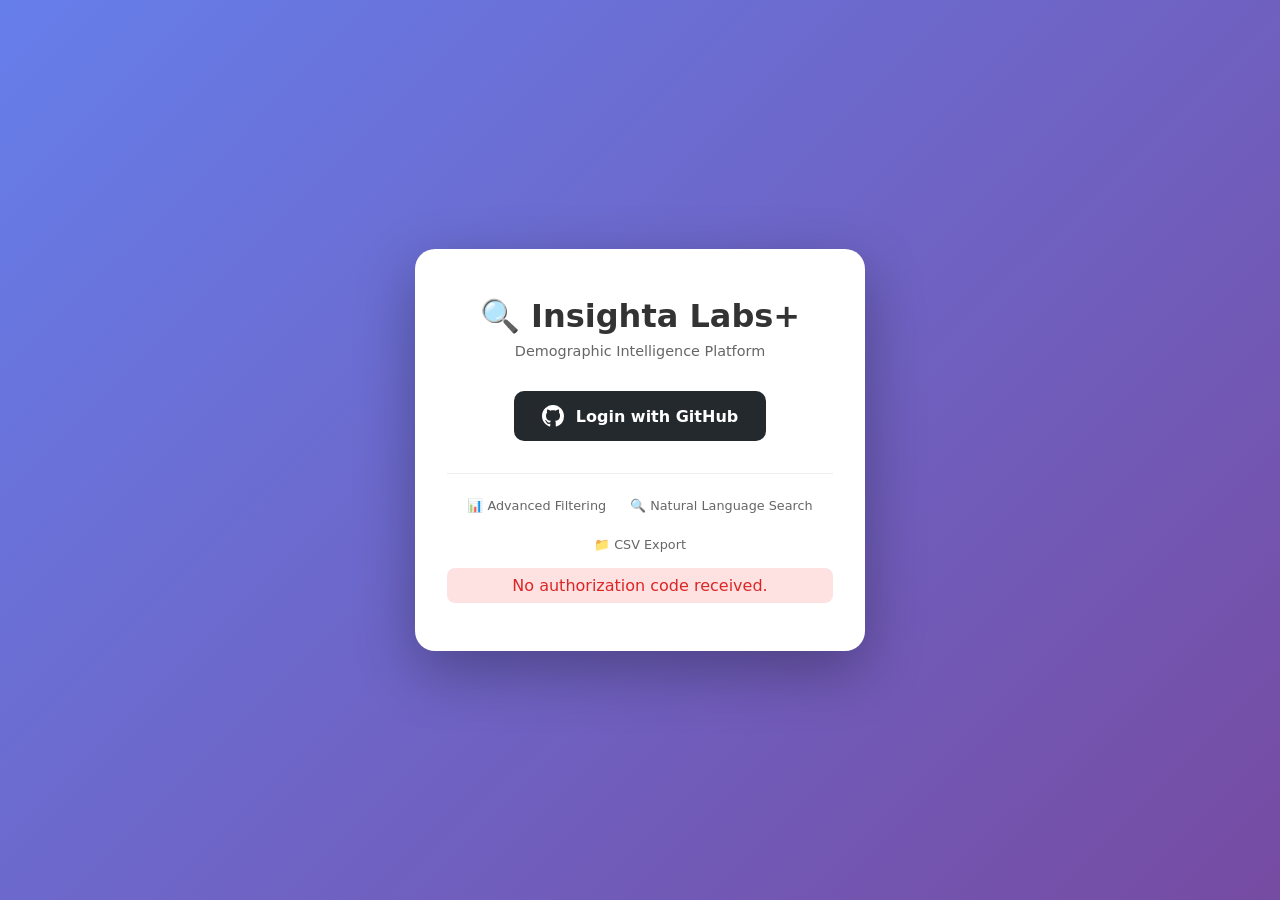
==== callback.html @ 2f7a275a "." ====
<!DOCTYPE html>
<html lang="en">
<head>
    <meta charset="UTF-8">
    <meta name="viewport" content="width=device-width, initial-scale=1.0">
    <title>Logging in...</title>
    <style>
        body {
            font-family: system-ui, sans-serif;
            display: flex;
            justify-content: center;
            align-items: center;
            min-height: 100vh;
            background: linear-gradient(135deg, #667eea 0%, #764ba2 100%);
            margin: 0;
        }
        .container {
            text-align: center;
            color: white;
        }
        .spinner {
            width: 50px;
            height: 50px;
            border: 4px solid rgba(255,255,255,0.3);
            border-top-color: white;
            border-radius: 50%;
            animation: spin 1s linear infinite;
            margin: 20px auto;
        }
        @keyframes spin {
            to { transform: rotate(360deg); }
        }
    </style>
</head>
<body>
    <div class="container">
        <div class="spinner"></div>
        <h2>Logging you in...</h2>
        <p>Please wait while we complete authentication.</p>
    </div>
    
    <script src="js/config.js"></script>
    <script>
        // Get the code from URL
        const urlParams = new URLSearchParams(window.location.search);
        const code = urlParams.get('code');
        const error = urlParams.get('error');
        
        if (error) {
            console.error('GitHub error:', error);
            window.location.href = '/index.html?error=login_failed';
        } else if (code) {
            // Send code to backend
            fetch(`${API_BASE_URL}/api/auth/github-callback?code=${code}`, {
                method: 'GET',
                credentials: 'include',
                redirect: 'follow'
            })
            .then(response => {
                if (response.ok || response.redirected) {
                    window.location.href = '/dashboard.html';
                } else {
                    throw new Error('Login failed');
                }
            })
            .catch(err => {
                console.error(err);
                window.location.href = '/index.html?error=login_failed';
            });
        } else {
            window.location.href = '/index.html?error=no_code';
        }
    </script>
</body>
</html>
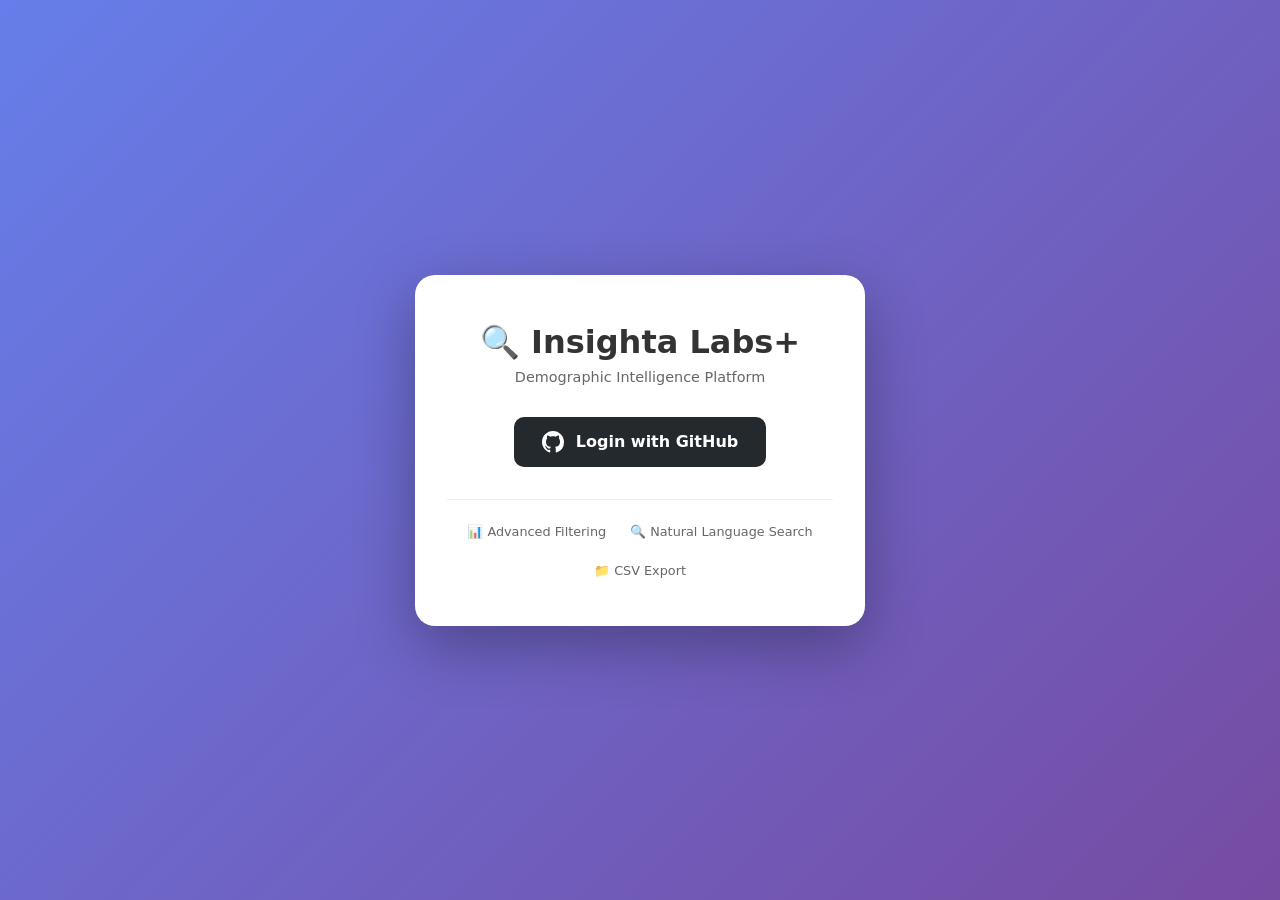
==== commit 5a812316: "made update on redirect" ====
--- a/callback.html
+++ b/callback.html
@@ -50,23 +50,9 @@
             console.error('GitHub error:', error);
             window.location.href = '/index.html?error=login_failed';
         } else if (code) {
-            // Send code to backend
-            fetch(`${API_BASE_URL}/api/auth/github-callback?code=${code}`, {
-                method: 'GET',
-                credentials: 'include',
-                redirect: 'follow'
-            })
-            .then(response => {
-                if (response.ok || response.redirected) {
-                    window.location.href = '/dashboard.html';
-                } else {
-                    throw new Error('Login failed');
-                }
-            })
-            .catch(err => {
-                console.error(err);
-                window.location.href = '/index.html?error=login_failed';
-            });
+            // ✅ FIXED: Send code to the CORRECT endpoint (same URL, just with code param)
+            // The backend will process and redirect to dashboard with cookies set
+            window.location.href = `${API_BASE_URL}/callback.html?code=${code}`;
         } else {
             window.location.href = '/index.html?error=no_code';
         }
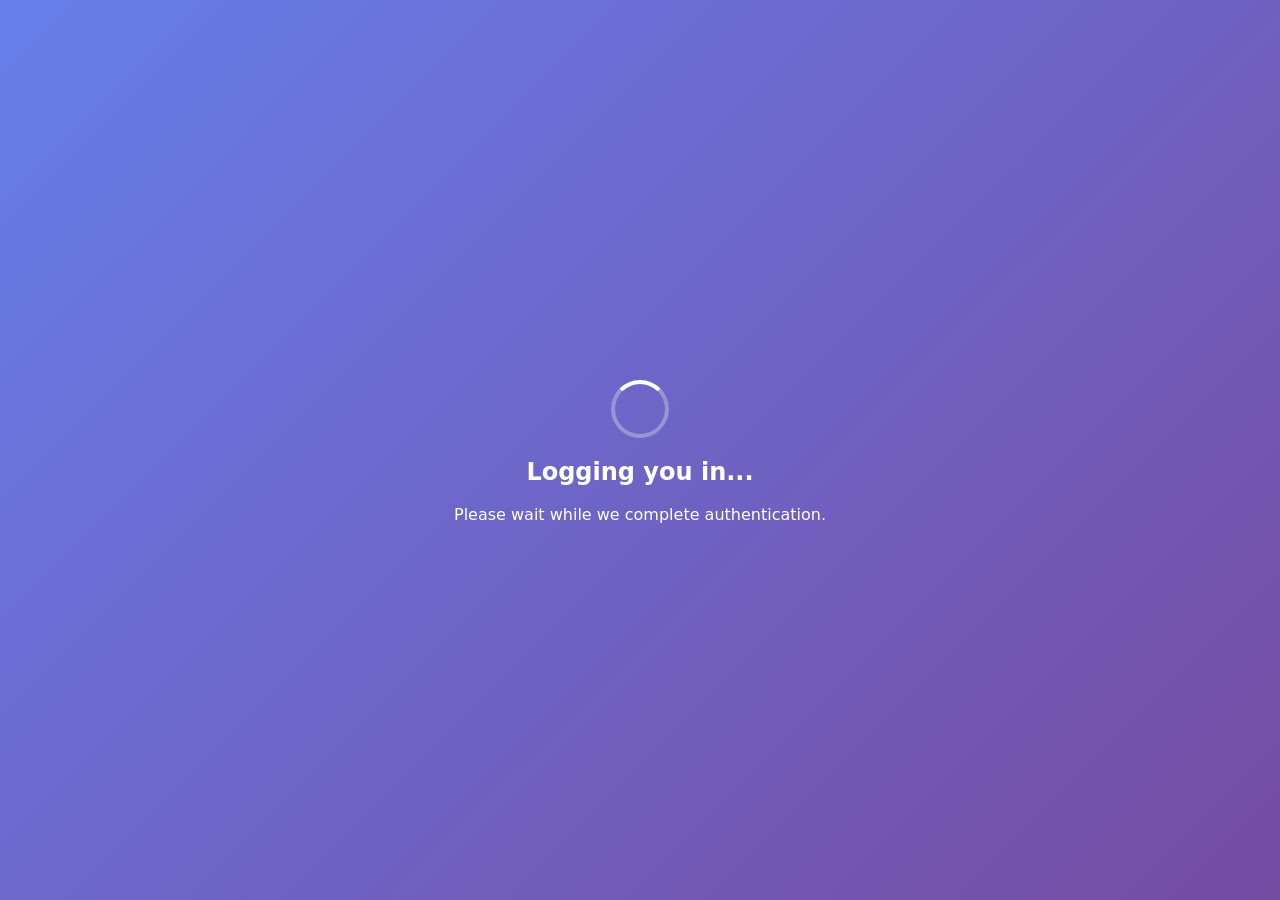
==== commit bbcc73e3: "fix rediret loop Co-authored-by: Copilot <copilot@github.com>" ====
--- a/callback.html
+++ b/callback.html
@@ -4,6 +4,19 @@
     <meta charset="UTF-8">
     <meta name="viewport" content="width=device-width, initial-scale=1.0">
     <title>Logging in...</title>
+    <script src="js/auth.js"></script>
+    <script>
+        // Initialize auth (captures token from URL if present)
+        initAuth();
+        
+        // If we have a token, go to dashboard
+        if (isAuthenticated()) {
+            window.location.href = '/dashboard.html';
+        } else {
+            // No token, go back to login
+            window.location.href = '/index.html?error=no_token';
+        }
+    </script>
     <style>
         body {
             font-family: system-ui, sans-serif;
@@ -39,23 +52,8 @@
         <p>Please wait while we complete authentication.</p>
     </div>
     
-    <script src="js/config.js"></script>
-    <script>
-        // Get the code from URL
-        const urlParams = new URLSearchParams(window.location.search);
-        const code = urlParams.get('code');
-        const error = urlParams.get('error');
-        
-        if (error) {
-            console.error('GitHub error:', error);
-            window.location.href = '/index.html?error=login_failed';
-        } else if (code) {
-            // ✅ FIXED: Send code to the CORRECT endpoint (same URL, just with code param)
-            // The backend will process and redirect to dashboard with cookies set
-            window.location.href = `${API_BASE_URL}/callback.html?code=${code}`;
-        } else {
-            window.location.href = '/index.html?error=no_code';
-        }
-    </script>
+    <!-- NOTE: Backend handles the OAuth code exchange at /callback.html?code=...
+         The backend will redirect us to /dashboard.html?access_token=... with the token.
+         This frontend callback.html is just a loading screen. -->
 </body>
 </html>
